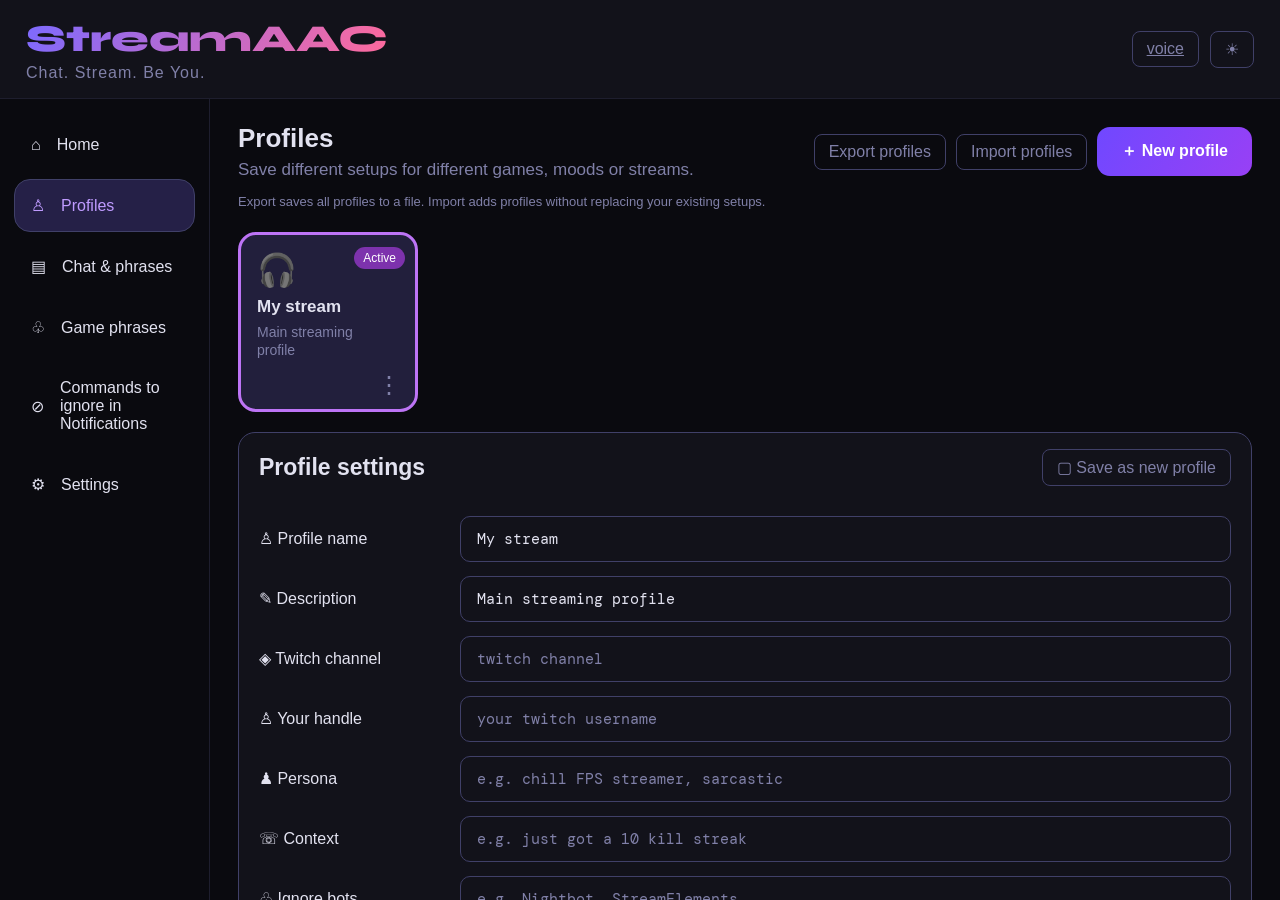
==== index.html @ cf0162c1 "Move voice controls into Settings page" ====
<!DOCTYPE html>
<html lang="en">
<head>
<meta charset="UTF-8">
<meta name="viewport" content="width=device-width, initial-scale=1.0, user-scalable=no">
<title>StreamAAC</title>
<link rel="stylesheet" href="styles.css?v=user-proxy-1">
<script>document.documentElement.setAttribute('data-theme', localStorage.getItem('theme') || 'dark');</script>
<script src="chat-core.js?v=proxy-auth-1" defer></script>
<script src="profiles.js" defer></script>
<script src="command-ignores.js" defer></script>
<script src="build-info.js" defer></script>
</head>
<body class="profiles-page">

<!-- ═══════════════ SETUP PAGE ═══════════════ -->
<div id="compact-view">

  <header>
    <div class="brand"><div class="logo">StreamAAC</div><div class="tagline">Chat. Stream. Be You.</div></div>
    <a class="hbtn" id="voice-btn" href="settings.html#voice-settings">voice</a>
    <button class="hbtn" id="theme-btn" onclick="toggleTheme()" aria-label="Toggle light/dark mode">☀</button>
  </header>

  <div class="profiles-layout">
    <nav class="profiles-nav" aria-label="Main navigation">
      <a class="nav-item" aria-label="Home" href="index.html">⌂ <span>Home</span></a>
      <a id="profiles-nav-link" class="nav-item selected" aria-label="Profiles" href="#profiles-heading" aria-current="page">♙ <span>Profiles</span></a>
      <a class="nav-item" aria-label="Chat and phrases" href="chat.html">▤ <span>Chat &amp; phrases</span></a>
      <a class="nav-item" aria-label="Game phrases" href="game-phrases.html">♧ <span>Game phrases</span></a>
      <a id="ignored-commands-nav-link" class="nav-item" href="#ignored-commands" aria-label="Commands to ignore in Notifications">⊘ <span>Commands to ignore in Notifications</span></a>
      <a class="nav-item" aria-label="Settings" href="settings.html">⚙ <span>Settings</span></a>
    </nav>
    <main class="profiles-main">
      <div id="profiles-panel">
      <div class="profiles-heading"><div><h1 id="profiles-heading">Profiles</h1><p>Save different setups for different games, moods or streams.</p></div><div class="profile-toolbar"><button class="hbtn" id="export-profiles-btn">Export profiles</button><button class="hbtn" id="import-profiles-btn">Import profiles</button><button class="primary" id="new-profile-btn">＋ New profile</button></div></div>
      <input type="file" id="import-profiles-file" accept=".json,application/json" hidden>
      <p class="profile-transfer-hint">Export saves all profiles to a file. Import adds profiles without replacing your existing setups.</p>
      <div id="profile-cards" class="profile-cards" aria-label="Saved profiles"></div>
      <section class="profile-settings" aria-labelledby="profile-settings-heading">
      <div class="settings-heading"><h2 id="profile-settings-heading">Profile settings</h2><button class="hbtn" id="duplicate-profile-btn">▢ Save as new profile</button></div>
      <p id="profile-status" role="status" aria-live="polite"></p>
  <div id="setup-panel">
    <div id="setup-inner">
      <div class="row"><label for="profile-name">♙ <span>Profile name</span></label><div class="input-wrap"><input type="text" id="profile-name" maxlength="80" placeholder="Name your profile" required></div></div>
      <div class="row"><label for="profile-description">✎ <span>Description</span></label><div class="input-wrap"><input type="text" id="profile-description" maxlength="160" placeholder="What is this setup for?"></div></div>
      <div class="row">
        <label for="channel-input">◈ <span>Twitch channel</span></label>
        <div class="input-wrap">
          <input type="text" id="channel-input" placeholder="twitch channel" autocapitalize="none" autocorrect="off" spellcheck="false"/>
          <button class="input-clear" aria-label="Clear">✕</button>
        </div>
      </div>
      <div class="row">
        <label for="handle-input">♙ Your handle</label>
        <div class="input-wrap">
          <input type="text" id="handle-input" placeholder="your twitch username" autocapitalize="none" autocorrect="off" spellcheck="false"/>
          <button class="input-clear" aria-label="Clear">✕</button>
        </div>
      </div>
      <div class="row">
        <label for="persona-input">♟ Persona</label>
        <div class="input-wrap">
          <input type="text" id="persona-input" list="persona-options" placeholder="e.g. chill FPS streamer, sarcastic"/>
          <button class="input-clear" aria-label="Clear">✕</button>
        </div>
      </div>
      <div class="row">
        <label for="ctx-input">☏ Context</label>
        <div class="input-wrap">
          <input type="text" id="ctx-input" placeholder="e.g. just got a 10 kill streak"/>
          <button class="input-clear" aria-label="Clear">✕</button>
        </div>
      </div>
      <div class="row">
        <label for="bots-input">♧ Ignore bots</label>
        <div class="input-wrap">
          <input type="text" id="bots-input" placeholder="e.g. Nightbot, StreamElements" autocapitalize="none" autocorrect="off" spellcheck="false"/>
          <button class="input-clear" aria-label="Clear">✕</button>
        </div>
      </div>
      <div class="row">
        <label for="yt-channel-input">▶ YouTube live</label>
        <div class="input-wrap">
          <input type="text" id="yt-channel-input" placeholder="https://youtube.com/watch?v=... (optional)" autocapitalize="none" autocorrect="off" spellcheck="false"/>
          <button class="input-clear" aria-label="Clear">✕</button>
        </div>
      </div>
      <div class="row">
        <label>▤ Send chat</label>
        <button class="hbtn" id="twitch-auth-btn" onclick="startTwitchAuth()">connect twitch</button>
        <button class="hbtn" id="twitch-disconnect-btn" onclick="disconnectTwitch()" style="display:none">disconnect</button>
        <span id="twitch-auth-status" style="font-size:13px;color:var(--muted);margin-left:8px"></span>
      </div>
      <div class="row">
        <label for="game-select">♧ Game</label>
        <select id="game-select">
          <option value="">— not specified —</option>
          <option value="Just Chatting">Just Chatting</option>
          <option value="Animal Crossing">Animal Crossing</option>
          <option value="Apex Legends">Apex Legends</option>
          <option value="Fortnite">Fortnite</option>
          <option value="Grand Theft Auto V">Grand Theft Auto V</option>
          <option value="House Flipper">House Flipper</option>
          <option value="League of Legends">League of Legends</option>
          <option value="Minecraft">Minecraft</option>
          <option value="PowerWash Simulator 2">PowerWash Simulator 2</option>
          <option value="Valorant">Valorant</option>
          <option value="other">Other…</option>
        </select>
        <div class="input-wrap" id="game-custom-wrap" style="display:none">
          <input type="text" id="game-custom-input" placeholder="game name" autocorrect="off" spellcheck="false"/>
          <button class="input-clear" aria-label="Clear">✕</button>
        </div>
      </div>
    </div>
  </div>
  <div id="start-bar">
    <button class="btn-connect" id="start-btn" onclick="goToChat()">▶ Start StreamAAC</button>
  </div>

      </section>
      </div>
      <section id="ignored-commands-panel" class="profile-settings ignored-command-settings" aria-labelledby="ignored-command-heading" hidden>
        <h2 id="ignored-command-heading">Commands to ignore in Notifications</h2>
        <p>Ignore eggbotreal command replies. These settings apply to all channels in this browser. Chat stays visible.</p>
        <p>Add the beginning of each reply, one per line. For replies split into several messages, add each part. Matching ignores capital letters, emoji prefixes and straight or curly apostrophes.</p>
        <form id="ignored-command-form">
          <label for="ignored-command-name">Command or label</label>
          <input id="ignored-command-name" maxlength="80" required placeholder="e.g. !donate" autocapitalize="none">
          <label for="ignored-command-replies">Reply beginnings (optional, one per line)</label>
          <textarea id="ignored-command-replies" rows="4" placeholder="Paste the beginning of the bot’s reply"></textarea>
          <button class="primary" id="ignored-command-add" type="submit">Add / update command</button>
        </form>
        <div class="profile-toolbar"><button class="hbtn" id="ignored-command-import">Import commands</button><button class="hbtn" id="ignored-command-export">Export commands</button></div>
        <input type="file" id="ignored-command-file" accept=".json,application/json" hidden>
        <p>Import adds to your list. Export includes only this list, including reply text you enter. Changes affect new notifications; saved notifications stay available.</p>
        <p id="ignored-command-status" role="status"></p>
        <div id="ignored-command-list"></div>
      </section>
    </main>
  </div>

</div>

<script>
// ── STATE ──
let theme = localStorage.getItem('theme') || 'dark';


// ── THEME ──
function toggleTheme() {
  theme = theme === 'dark' ? 'light' : 'dark';
  document.documentElement.setAttribute('data-theme', theme);
  localStorage.setItem('theme', theme);
  document.getElementById('theme-btn').textContent = theme === 'dark' ? '☀' : '☾';
}

// ── LOCALSTORAGE: load saved values on startup ──
window.addEventListener('DOMContentLoaded', () => {
  document.documentElement.setAttribute('data-theme', theme);
  document.getElementById('theme-btn').textContent = theme === 'dark' ? '☀' : '☾';

  const savedChannel = localStorage.getItem('twitch_channel');
  const savedHandle  = localStorage.getItem('twitch_handle');
  const savedPersona = localStorage.getItem('persona');
  const savedCtx     = localStorage.getItem('context');

  if (savedChannel) document.getElementById('channel-input').value = savedChannel;
  if (savedHandle)  document.getElementById('handle-input').value  = savedHandle;
  if (savedPersona) document.getElementById('persona-input').value = savedPersona;
  if (savedCtx)     document.getElementById('ctx-input').value     = savedCtx;

  // Save on change
  document.getElementById('channel-input').addEventListener('change', () =>
    localStorage.setItem('twitch_channel', document.getElementById('channel-input').value.trim()));
  document.getElementById('handle-input').addEventListener('change', () =>
    localStorage.setItem('twitch_handle', document.getElementById('handle-input').value.trim()));
  document.getElementById('persona-input').addEventListener('change', () =>
    localStorage.setItem('persona', document.getElementById('persona-input').value.trim()));
  document.getElementById('ctx-input').addEventListener('change', () =>
    localStorage.setItem('context', document.getElementById('ctx-input').value.trim()));

  const savedBots = localStorage.getItem('ignored_bots');
  if (savedBots) document.getElementById('bots-input').value = savedBots;
  document.getElementById('bots-input').addEventListener('change', () => {
    localStorage.setItem('ignored_bots', document.getElementById('bots-input').value.trim());
    invalidateBotCache();
  });

  const savedYtUrl = localStorage.getItem('youtube_video_url');
  if (savedYtUrl) document.getElementById('yt-channel-input').value = savedYtUrl;
  document.getElementById('yt-channel-input').addEventListener('change', () =>
    localStorage.setItem('youtube_video_url', document.getElementById('yt-channel-input').value.trim()));

  // Handle OAuth redirect return (token in URL hash)
  const hash = window.location.hash;
  if (hash.includes('access_token=')) {
    const params = new URLSearchParams(hash.slice(1));
    const token = params.get('access_token');
    if (token) {
      localStorage.setItem('twitch_token', token);
      history.replaceState(null, '', window.location.pathname + window.location.search);
      validateTwitchToken(token);
    }
  } else {
    const existingToken = localStorage.getItem('twitch_token');
    if (existingToken) validateTwitchToken(existingToken);
  }


  // Game select
  const savedGame = localStorage.getItem('game') || '';
  if (savedGame) document.getElementById('game-select').value = savedGame;
  if (savedGame === 'other') {
    document.getElementById('game-custom-wrap').style.display = '';
    const savedCustom = localStorage.getItem('game_custom') || '';
    if (savedCustom) document.getElementById('game-custom-input').value = savedCustom;
  }
  document.getElementById('game-select').addEventListener('change', () => {
    const val = document.getElementById('game-select').value;
    localStorage.setItem('game', val);
    document.getElementById('game-custom-wrap').style.display = val === 'other' ? '' : 'none';
  });
  document.getElementById('game-custom-input').addEventListener('change', () => {
    localStorage.setItem('game_custom', document.getElementById('game-custom-input').value.trim());
  });

  // Clear buttons
  ['channel-input','handle-input','persona-input','ctx-input','bots-input','yt-channel-input'].forEach(id => {
    const inp = document.getElementById(id);
    initClearBtn(inp, inp.parentElement.querySelector('.input-clear'));
  });

  const gameCustom = document.getElementById('game-custom-input');
  initClearBtn(gameCustom, gameCustom.parentElement.querySelector('.input-clear'));

});

// ── TWITCH AUTH ──
const TWITCH_CLIENT_ID = '2fum3pmd4efx9zf5cnd1kdm905cwkm';

function startTwitchAuth() {
  const url = 'https://id.twitch.tv/oauth2/authorize'
    + '?client_id=' + TWITCH_CLIENT_ID
    + '&redirect_uri=' + encodeURIComponent(window.location.origin + window.location.pathname)
    + '&response_type=token'
    + '&force_verify=true'
    + '&scope=' + encodeURIComponent('chat:read chat:edit moderator:read:followers channel:read:subscriptions bits:read channel:read:redemptions');
  window.location.href = url;
}

async function validateTwitchToken(token) {
  const btn = document.getElementById('twitch-auth-btn');
  btn.disabled = true;
  setTwitchAuthStatus('verifying…', '');
  try {
    const r = await fetch('https://id.twitch.tv/oauth2/validate', {
      headers: { 'Authorization': 'OAuth ' + token }
    });
    if (!r.ok) {
      localStorage.removeItem('twitch_token');
      setTwitchAuthStatus('token expired — reconnect', 'err');
      btn.disabled = false;
      return;
    }
    const data = await r.json();
    const subscriptionsGranted = data.scopes?.includes('channel:read:subscriptions');
    setTwitchAuthStatus('connected as @' + data.login + (subscriptionsGranted ? ' · subscription permission granted' : ' · subscription permission missing — reconnect and approve access'), subscriptionsGranted ? 'ok' : 'err');
    document.getElementById('twitch-disconnect-btn').style.display = '';
    // OAuth login is authoritative for the handle — overwrite whatever was set manually
    localStorage.setItem('twitch_handle', data.login);
    document.getElementById('handle-input').value = data.login;
    saveActiveProfile();
  } catch(e) {
    setTwitchAuthStatus('could not verify token', 'err');
  } finally {
    btn.disabled = false;
  }
}

function setTwitchAuthStatus(msg, cls) {
  const el = document.getElementById('twitch-auth-status');
  el.textContent = msg;
  el.style.color = cls === 'err' ? 'var(--accent2)' : cls === 'ok' ? '#4ade80' : 'var(--muted)';
}

function disconnectTwitch() {
  localStorage.removeItem('twitch_token');
  document.getElementById('twitch-disconnect-btn').style.display = 'none';
  setTwitchAuthStatus('disconnected — speaking only (not posting to chat)', '');
}

// ── START GENERATING → navigate to chat page ──
function goToChat() {
  const ch = document.getElementById('channel-input').value.trim();
  const ytUrl = document.getElementById('yt-channel-input').value.trim();
  if (!ch && !ytUrl) { document.getElementById('channel-input').focus(); return; }
  // Flush all fields to localStorage before navigating
  localStorage.setItem('twitch_channel', ch);
  // If OAuth token is present the handle was already stored authoritatively by validateTwitchToken
  if (!localStorage.getItem('twitch_token')) {
    localStorage.setItem('twitch_handle', document.getElementById('handle-input').value.trim());
  }
  localStorage.setItem('persona', document.getElementById('persona-input').value.trim());
  localStorage.setItem('context', document.getElementById('ctx-input').value.trim());
  localStorage.setItem('ignored_bots', document.getElementById('bots-input').value.trim());
  invalidateBotCache();
  localStorage.setItem('youtube_video_url', document.getElementById('yt-channel-input').value.trim());
  const gameVal = document.getElementById('game-select').value;
  localStorage.setItem('game', gameVal);
  localStorage.setItem('game_custom', document.getElementById('game-custom-input').value.trim());
  saveActiveProfile();
  window.location.href = 'chat.html';
}

</script>
<datalist id="persona-options"><option value="Chill and friendly"><option value="Crazy"><option value="Sarcastic"><option value="Warm and encouraging"></datalist>
<footer id="build-stamp" aria-hidden="true"></footer>
<script>
  // Runs after deferred build-info.js has executed, so window.BUILD_INFO is set.
  document.addEventListener('DOMContentLoaded', function () {
    var el = document.getElementById('build-stamp');
    var info = window.BUILD_INFO;
    if (!el || !info) return;
    el.textContent = 'build ' + info.time + ' · ' + info.sha;
  });
</script>
<script>window.addEventListener('DOMContentLoaded', () => { if (location.hash === '#voice-settings') location.replace('settings.html#voice-settings'); });</script>
</body>
</html>
---- styles.css ----
@import url('https://fonts.googleapis.com/css2?family=DM+Mono:wght@400;500&family=Syne:wght@700;800&display=swap');
  .ignored-command-settings { margin-top: 0; }
  .ignored-command-settings p { margin: 12px 0; line-height: 1.6; overflow-wrap: anywhere; }
  #ignored-command-form { display: grid; gap: 12px; margin: 20px 0; }
  #ignored-command-form input, #ignored-command-form textarea { width: 100%; min-height: 60px; padding: 14px; color: var(--text); background: var(--bg); border: 1px solid var(--border-ui); border-radius: 10px; font: inherit; }
  .ignored-command-settings button { min-height: 64px; padding: 14px 22px; font: inherit; white-space: normal; }
  .ignored-command-item { display: flex; align-items: start; flex-wrap: wrap; gap: 16px; padding: 18px 0; border-top: 1px solid var(--border-ui); }
  .ignored-command-item > div { flex: 1; min-width: 180px; overflow-wrap: anywhere; }

  :root {
    --bg: #0a0a0f;
    --surface: #12121a;
    --border: #1e1e2e;
    --accent: #7c6aff;
    --accent2: #ff6a9b;
    --text: #e2e2f0;
    --muted: #8080a8;
    --chat-bg: #0e0e16;
    --success: #4ade80;
    --border-ui: #404068;
    --chat-msg-border: rgba(255,255,255,0.05);
    --card-speaking-bg: #1a0f18;
  }

  [data-theme="light"] {
    --bg: #f4f4fc;
    --surface: #ffffff;
    --border: #ddddf0;
    --text: #1a1a2e;
    --muted: #5f5f90;
    --chat-bg: #ebebff;
    --border-ui: #adadd8;
    --chat-msg-border: rgba(0,0,0,0.06);
    --card-speaking-bg: #fce8f3;
  }
  /* accent, accent2, success stay the same — they work on both themes */

  * { box-sizing: border-box; margin: 0; padding: 0; -webkit-tap-highlight-color: transparent; }
  html, body { height: 100%; height: 100dvh; overflow: hidden; }

  body {
    background: var(--bg);
    color: var(--text);
    font-family: 'DM Mono', monospace;
  }

  /* ═══════════════════════════════════
     COMPACT VIEW
  ═══════════════════════════════════ */
  #compact-view {
    display: flex;
    flex-direction: column;
    height: 100dvh;
  }

  header {
    display: flex;
    align-items: center;
    gap: 11px;
    padding: 14px 19px;
    border-bottom: 1px solid var(--border);
    flex-shrink: 0;
  }

  .logo {
    font-family: 'Syne', sans-serif;
    font-weight: 800;
    font-size: 23px;
    background: linear-gradient(120deg, var(--accent), var(--accent2));
    -webkit-background-clip: text;
    -webkit-text-fill-color: transparent;
  }

  .status-dot {
    width: 11px; height: 11px; border-radius: 50%;
    background: var(--muted); transition: background 0.3s; flex-shrink: 0;
  }
  .status-dot.connected { background: var(--success); box-shadow: 0 0 6px var(--success); animation: pulse 2s infinite; }
  .status-dot.connecting { background: #facc15; }
  .status-dot.error { background: var(--accent2); }
  @keyframes pulse { 0%,100%{opacity:1}50%{opacity:0.4} }

  .status-label { font-size: 18px; color: var(--muted); flex: 1; min-width: 0; overflow: hidden; text-overflow: ellipsis; white-space: nowrap; }

  .hbtn {
    background: none; border: 1px solid var(--border-ui); color: var(--muted);
    font-size: 16px; padding: 8px 14px; border-radius: 8px; cursor: pointer;
    font-family: 'DM Mono', monospace; flex-shrink: 0; transition: all 0.15s;
  }
  .hbtn:hover { border-color: var(--accent); color: var(--accent); }

  /* SETUP */
  #setup-panel { min-height: 0; overflow-y: auto; flex-shrink: 1; border-bottom: 1px solid var(--border); }
  #start-bar { padding: 14px 22px; flex-shrink: 0; }
  #setup-inner { padding: 16px 22px; display: flex; flex-direction: column; gap: 14px; }

  .row { display: flex; gap: 11px; align-items: center; }
  label { font-size: 16px; color: var(--muted); white-space: nowrap; flex-shrink: 0; }

  input[type="text"], input[type="password"] {
    background: var(--surface); border: 1px solid var(--border-ui); border-radius: 11px;
    padding: 14px 18px; color: var(--text); font-family: 'DM Mono', monospace;
    font-size: 19px; flex: 1; outline: none; transition: border-color 0.2s; min-width: 0;
  }
  input:focus { border-color: var(--accent); }
  input::placeholder { color: var(--muted); }

  button {
    font-family: 'DM Mono', monospace; font-size: 19px; border: none;
    border-radius: 11px; cursor: pointer; transition: all 0.15s;
    padding: 14px 20px; font-weight: 500;
  }

  .btn-connect { background: var(--accent); color: white; flex-shrink: 0; }
  .btn-connect:active { transform: scale(0.96); }
  .btn-connect.off { background: var(--border); color: var(--muted); }

  .key-hint {
    font-size: 16px; color: var(--muted);
    padding: 0 3px;
  }
  .key-hint a { color: var(--accent); text-decoration: none; }
  .key-hint a:hover { text-decoration: underline; }

  .pill {
    background: var(--bg); border: 1px solid var(--border-ui); color: var(--muted);
    font-size: 18px; padding: 8px 16px; border-radius: 27px; cursor: pointer;
    font-family: 'DM Mono', monospace; transition: all 0.15s; white-space: nowrap;
  }
  .pill.active { background: var(--accent); border-color: var(--accent); color: white; }
  .pill:active { transform: scale(0.94); }

  #setup-inner select {
    background: var(--surface); border: 1px solid var(--border-ui); border-radius: 11px;
    padding: 14px 18px; color: var(--text); font-family: 'DM Mono', monospace;
    font-size: 19px; flex: 1; outline: none; cursor: pointer; min-width: 0;
    transition: border-color 0.2s; appearance: none;
  }
  #setup-inner select:focus { border-color: var(--accent); }
  #setup-inner select option { background: var(--surface); }

  /* CHAT */
  #chat-panel { max-height: 203px; min-height: 0; flex-shrink: 1; border-bottom: 1px solid var(--border); }
  #chat-area {
    max-height: 203px; overflow-y: auto; padding: 9px 19px;
    display: flex; flex-direction: column; gap: 3px; background: var(--chat-bg);
  }
  .chat-msg { font-size: 18px; line-height: 1.6; padding: 4px 0; border-bottom: 1px solid var(--chat-msg-border); animation: fadeIn 0.2s; }
  .chat-msg.excluded { opacity: 0.4; }
  @keyframes fadeIn { from{opacity:0;transform:translateY(3px)}to{opacity:1;transform:none} }
  .chat-user { font-weight: 500; margin-right: 7px; }
  .chat-text { color: #8080a0; }
  .chat-emote { height: 1.4em; vertical-align: middle; display: inline-block; }
  .empty-state { color: var(--muted); font-size: 15px; text-align: center; padding: 22px 0; }

  .src-badge {
    display: inline-block; font-size: 9px; font-weight: 700; letter-spacing: 0.02em;
    padding: 1px 4px; border-radius: 3px; vertical-align: middle;
    margin-right: 5px; line-height: 1.6;
  }
  .src-yt { background: #ff0000; color: #fff; }
  .src-tw { background: #9146ff; color: #fff; }

  #fs-yt-status {
    display: flex; align-items: center; gap: 5px; flex-shrink: 0;
    font-size: 13px; color: var(--muted);
  }
  #fs-yt-status.connected { color: var(--success); }
  #fs-yt-status.connecting { color: #facc15; }
  #fs-yt-status.error { color: var(--accent2); }

  /* GEN BAR */
  #gen-bar {
    padding: 11px 19px; display: flex; gap: 11px;
    flex-shrink: 0; background: var(--surface); border-bottom: 1px solid var(--border);
  }
  .btn-gen {
    background: linear-gradient(135deg, var(--accent), #9b6aff);
    color: white; flex-shrink: 0;
  }
  .btn-gen:disabled { opacity: 0.35; cursor: default; }
  .btn-gen:not(:disabled):active { transform: scale(0.96); }

  /* RESPONSES */
  #responses-area {
    flex: 1; overflow-y: auto; padding: 14px 16px;
    display: flex; flex-direction: column; gap: 11px; min-height: 0;
  }

  .response-card {
    background: var(--surface); border: 1px solid var(--border); border-radius: 16px;
    padding: 22px 19px 22px 22px; display: flex; align-items: flex-start;
    gap: 16px; flex-shrink: 0; transition: border-color 0.2s;
  }
  .response-card.speaking { border-color: var(--accent2); }

  .rnum {
    font-family: 'Syne', sans-serif; font-weight: 800; font-size: 35px;
    color: var(--accent); line-height: 1; flex-shrink: 0; margin-top: 3px; width: 35px;
  }
  .rtext { font-size: 15px; line-height: 1.7; color: var(--text); flex: 1; }

  .card-btns { display: flex; flex-direction: column; gap: 7px; flex-shrink: 0; }
  .btn-speak, .btn-stop {
    width: 49px; height: 49px; border-radius: 11px; border: none; cursor: pointer;
    display: flex; align-items: center; justify-content: center; font-size: 20px;
  }
  .btn-speak { background: var(--accent); }
  .btn-speak:active { transform: scale(0.88); }
  .btn-stop { background: var(--accent2); display: none; }
  .btn-stop:active { transform: scale(0.88); }
  .response-card.speaking .btn-speak { display: none; }
  .response-card.speaking .btn-stop { display: flex; animation: pulse 0.6s infinite alternate; }

  .loader {
    display: flex; align-items: center; gap: 14px; padding: 22px 19px;
    background: var(--surface); border: 1px solid var(--border); border-radius: 16px;
    color: var(--muted); font-size: 16px; flex-shrink: 0;
  }
  .spinner {
    width: 20px; height: 20px; border: 3px solid var(--border);
    border-top-color: var(--accent); border-radius: 50%;
    animation: spin 0.7s linear infinite; flex-shrink: 0;
  }
  @keyframes spin { to{transform:rotate(360deg)} }

  /* ═══════════════════════════════════
     FULLSCREEN VIEW
  ═══════════════════════════════════ */
  #fs-view {
    --fs-font-size: 17px;
    display: none; position: fixed; inset: 0; z-index: 100;
    background: var(--bg); flex-direction: column;
  }
  #fs-view.active { display: flex; }

  #fs-topbar {
    display: flex; align-items: center; gap: 14px;
    padding: 14px 22px; border-bottom: 1px solid var(--border); flex-shrink: 0;
  }

  #fs-status-dot {
    width: 11px; height: 11px; border-radius: 50%; background: var(--muted); flex-shrink: 0;
  }
  #fs-status-label { font-size: 15px; color: var(--muted); }

  .fs-verbosity { display: flex; gap: 8px; align-items: center; }

  #fs-suggest-btn {
    margin: 8px 10px 10px;
    width: calc(100% - 20px);
    flex-shrink: 0;
  }

  .btn-back {
    background: none; border: 1px solid var(--border-ui); color: var(--muted);
    cursor: pointer; padding: 8px 12px; font-family: 'Syne', sans-serif;
    font-size: 18px; border-radius: 8px; transition: border-color 0.15s, color 0.15s;
    flex-shrink: 0;
  }
  .btn-back:hover { border-color: var(--accent); color: var(--text); }

  .btn-exit-fs {
    background: none; border: 1px solid var(--border-ui); color: var(--muted);
    font-size: 15px; padding: 8px 14px; border-radius: 8px; cursor: pointer;
    font-family: 'DM Mono', monospace; flex-shrink: 0;
  }
  .btn-exit-fs:hover { border-color: var(--accent2); color: var(--accent2); }

  #fs-body { flex: 1; display: flex; min-height: 0; overflow: hidden; position: relative; }

  #fs-main {
    flex: 1; display: flex; flex-direction: column; min-height: 0; overflow: hidden;
  }

  #fs-responses {
    flex: 1; overflow: hidden; padding: 10px 16px;
    display: flex; flex-direction: column; gap: 8px; min-height: 0;
  }

  #fs-custom-bar {
    display: flex; align-items: center; gap: 8px;
    padding: 8px 12px; border-top: 1px solid var(--border);
    flex-shrink: 0; background: var(--surface);
  }

  #fs-custom-input {
    flex: 1; background: var(--bg); border: 1px solid var(--border-ui);
    border-radius: 10px; padding: 10px 14px; color: var(--text);
    font-family: 'DM Mono', monospace; font-size: 16px;
    outline: none; transition: border-color 0.2s; min-width: 0;
  }
  #fs-custom-input:focus { border-color: var(--accent); }
  #fs-custom-input::placeholder { color: var(--muted); }

  #fs-magic-btn, #fs-custom-speak-btn {
    width: 44px; height: 44px; border-radius: 10px; border: none;
    display: flex; align-items: center; justify-content: center;
    font-size: 20px; cursor: pointer; flex-shrink: 0; transition: transform 0.12s, opacity 0.15s;
    padding: 0;
  }
  #fs-magic-btn { background: var(--accent); }
  #fs-magic-btn:not(:disabled):active { transform: scale(0.88); }
  #fs-magic-btn:disabled { opacity: 0.35; cursor: default; }
  #fs-custom-speak-btn { background: var(--accent); }
  #fs-custom-speak-btn:active { transform: scale(0.88); }
  #fs-custom-stop-btn {
    width: 44px; height: 44px; border-radius: 10px; border: none;
    display: none; align-items: center; justify-content: center;
    font-size: 20px; cursor: pointer; flex-shrink: 0; padding: 0;
    background: var(--accent2); transition: transform 0.12s;
  }
  #fs-custom-stop-btn:active { transform: scale(0.88); }
  #fs-custom-bar.speaking { border-top-color: var(--accent2); background: var(--card-speaking-bg); }
  #fs-custom-bar.speaking #fs-custom-speak-btn { display: none; }
  #fs-custom-bar.speaking #fs-custom-stop-btn { display: flex; animation: pulse 0.6s infinite alternate; }

  /* Fullscreen empty state with prominent suggest button */
  #fs-empty-state {
    display: flex; flex-direction: column; align-items: center;
    justify-content: center; gap: 27px; flex: 1; padding: 54px;
  }
  #fs-suggest-prominent {
    background: linear-gradient(135deg, var(--accent), #9b6aff);
    color: white; padding: 22px 54px; font-size: 24px; border-radius: 16px;
  }
  #fs-suggest-prominent:disabled { opacity: 0.35; cursor: default; }
  #fs-suggest-prominent:not(:disabled):active { transform: scale(0.96); }
  #fs-suggest-prominent:not(:disabled):hover { transform: scale(1.03); box-shadow: 0 4px 20px rgba(124,106,255,0.4); }
  .fs-empty-hint { color: var(--muted); font-size: 18px; }

  .fs-card {
    background: var(--surface); border: 1px solid var(--border); border-radius: 14px;
    padding: 10px 14px 10px 16px; display: flex; align-items: center;
    gap: 12px; flex: 1; min-height: 0; transition: border-color 0.2s, background 0.2s;
  }
  .fs-card.speaking { border-color: var(--accent2); background: var(--card-speaking-bg); }

  .fs-rnum {
    font-family: 'Syne', sans-serif; font-weight: 800; font-size: 28px;
    color: var(--accent); line-height: 1; flex-shrink: 0; width: 28px;
  }
  .fs-rtext { font-size: var(--fs-font-size); line-height: 1.5; color: var(--text); flex: 1; }

  .fs-card-btns { display: flex; flex-direction: column; gap: 6px; flex-shrink: 0; }
  .fs-speak, .fs-stop {
    width: 48px; height: 48px; border-radius: 11px; border: none; cursor: pointer;
    display: flex; align-items: center; justify-content: center; font-size: 20px;
  }
  .fs-speak { background: var(--accent); }
  .fs-speak:active { transform: scale(0.88); }
  .fs-stop { background: var(--accent2); display: none; }
  .fs-stop:active { transform: scale(0.88); }
  .fs-card.speaking .fs-speak { display: none; }
  .fs-card.speaking .fs-stop { display: flex; animation: pulse 0.6s infinite alternate; }

  #fs-chat-panel {
    width: 324px; flex-shrink: 0; border-left: 1px solid var(--border);
    display: flex; flex-direction: column;
    transition: width 0.22s ease, opacity 0.2s ease; overflow: hidden;
  }
  #fs-chat-panel.closed { width: 0; opacity: 0; pointer-events: none; border-left: none; }

  #fs-chat-header {
    display: flex; align-items: center; justify-content: space-between;
    padding: 11px 16px; border-bottom: 1px solid var(--border);
    flex-shrink: 0; font-size: 15px; color: var(--muted);
  }

  .btn-close-chat {
    background: none; border: none; color: var(--muted); cursor: pointer;
    font-size: 19px; padding: 3px 5px; line-height: 1;
  }
  .btn-close-chat:hover { color: var(--accent2); }

  #fs-chat-area {
    flex: 1; overflow-y: auto; padding: 11px 14px;
    display: flex; flex-direction: column; gap: 3px;
    background: var(--chat-bg); font-size: 15px;
  }

  #fs-new-msgs-btn {
    display: none; flex-shrink: 0;
    background: var(--accent); color: white; border: none; border-radius: 0;
    font-family: 'DM Mono', monospace; font-size: 15px;
    padding: 10px 14px; cursor: pointer; text-align: center;
    border-top: 1px solid rgba(255,255,255,0.1); transition: background 0.15s;
  }
  #fs-new-msgs-btn:hover { background: #9b6aff; }

  .fs-font-size-ctrl {
    display: flex;
    align-items: center;
    gap: 4px;
  }

  .fs-font-size-ctrl button {
    background: var(--surface);
    border: 1px solid var(--border);
    border-radius: 8px;
    color: var(--text-muted);
    cursor: pointer;
    padding: 4px 9px;
    font-family: 'Syne', sans-serif;
    font-size: 13px;
    line-height: 1;
    transition: border-color 0.15s, color 0.15s;
  }

  .fs-font-size-ctrl button:hover {
    border-color: var(--accent);
    color: var(--text);
  }

  /* Selectable chat messages in fullscreen */
  .fs-chat-msg {
    font-size: var(--fs-font-size); line-height: 1.6; padding: 7px 8px; border-radius: 8px;
    border: 1px solid transparent; cursor: pointer; transition: all 0.15s;
    animation: fadeIn 0.2s;
  }
  .fs-chat-msg.excluded { opacity: 0.4; }
  .fs-chat-divider {
    text-align: center; font-size: 12px; color: var(--muted);
    padding: 6px 0; margin: 4px 0;
    border-top: 1px solid var(--chat-msg-border);
    border-bottom: 1px solid var(--chat-msg-border);
    opacity: 0.7;
  }
  .fs-chat-msg:hover { background: rgba(124,106,255,0.08); border-color: rgba(124,106,255,0.2); }
  .fs-chat-msg.selected {
    background: rgba(124,106,255,0.15); border-color: var(--accent);
    box-shadow: 0 0 0 1px rgba(124,106,255,0.3);
  }
  .fs-selected-label {
    font-size: 12px; color: var(--accent); display: block; margin-bottom: 3px;
    text-transform: uppercase; letter-spacing: 0.05em;
  }

  #fs-open-chat {
    position: absolute; right: 0; top: 50%; transform: translateY(-50%);
    background: var(--surface); border: 1px solid var(--border);
    border-right: none; border-radius: 11px 0 0 11px;
    color: var(--muted); font-size: 14px; padding: 14px 8px;
    cursor: pointer; font-family: 'DM Mono', monospace;
    writing-mode: vertical-rl; display: none; transition: color 0.15s;
  }
  #fs-open-chat:hover { color: var(--accent); }
  #fs-open-chat.visible { display: block; }

  .fs-loader {
    display: flex; align-items: center; gap: 14px; padding: 27px 24px;
    background: var(--surface); border: 1px solid var(--border); border-radius: 19px;
    color: var(--muted); font-size: 18px; flex-shrink: 0;
  }

  ::-webkit-scrollbar { width: 4px; }
  ::-webkit-scrollbar-thumb { background: var(--border); border-radius: 4px; }

  /* VOICE MODAL */
  .modal-overlay {
    position: fixed; inset: 0; z-index: 100;
    background: rgba(0,0,0,0.65);
    display: flex; align-items: center; justify-content: center;
    opacity: 0; pointer-events: none; transition: opacity 0.18s;
  }
  .modal-overlay.open { opacity: 1; pointer-events: all; }

  .modal-dialog {
    background: var(--surface); border: 1px solid var(--border);
    border-radius: 18px; width: min(400px, calc(100vw - 28px));
    max-height: calc(100dvh - 48px); overflow-y: auto;
    padding: 22px 24px;
    transform: translateY(10px); transition: transform 0.18s;
  }
  .modal-overlay.open .modal-dialog { transform: translateY(0); }

  .modal-header {
    display: flex; align-items: center; justify-content: space-between;
    margin-bottom: 22px;
  }
  .modal-title {
    font-family: 'Syne', sans-serif; font-weight: 700;
    font-size: 17px; color: var(--text);
  }
  .modal-close {
    background: none; border: none; color: var(--muted);
    font-size: 17px; cursor: pointer; padding: 4px 8px;
    border-radius: 6px; line-height: 1; transition: color 0.15s;
  }
  .modal-close:hover { color: var(--text); }

  .voice-row { display: flex; gap: 9px; align-items: center; flex-wrap: wrap; margin-bottom: 14px; }
  .voice-row:last-child { margin-bottom: 0; }
  .voice-help { flex-basis: 100%; margin: 0; color: var(--muted); font-size: 13px; line-height: 1.5; }
  .voice-row label { font-size: 15px; color: var(--muted); white-space: nowrap; flex-shrink: 0; min-width: 84px; }

  .modal-divider { border: none; border-top: 1px solid var(--border); margin: 18px 0; }
  .modal-subsection-label {
    font-size: 12px; color: var(--muted); letter-spacing: 0.07em;
    text-transform: uppercase; margin-bottom: 14px;
  }

  .source-pills { display: flex; gap: 7px; }
  .spill {
    background: var(--bg); border: 1px solid var(--border-ui); color: var(--muted);
    font-size: 15px; padding: 7px 14px; border-radius: 27px; cursor: pointer;
    font-family: 'DM Mono', monospace; transition: all 0.15s;
  }
  .spill.active { background: var(--accent); border-color: var(--accent); color: white; }
  .spill:active { transform: scale(0.94); }

  #voice-settings select {
    background: var(--bg); border: 1px solid var(--border-ui); border-radius: 11px;
    padding: 10px 13px; color: var(--text); font-family: 'DM Mono', monospace;
    font-size: 15px; flex: 1; outline: none; cursor: pointer; min-width: 0;
    transition: border-color 0.2s; appearance: none;
  }
  #voice-settings select:focus { border-color: var(--accent); }
  #voice-settings select option { background: var(--surface); }
  #voice-settings input[type="password"] {
    background: var(--bg); border: 1px solid var(--border-ui); border-radius: 11px;
    padding: 10px 13px; color: var(--text); font-family: 'DM Mono', monospace;
    font-size: 15px; flex: 1; outline: none; min-width: 0; transition: border-color 0.2s;
  }
  #voice-settings input[type="password"]:focus { border-color: var(--accent); }

  .btn-load {
    background: var(--surface); border: 1px solid var(--border-ui); color: var(--muted);
    font-size: 15px; padding: 10px 16px; border-radius: 9px; cursor: pointer;
    font-family: 'DM Mono', monospace; flex-shrink: 0; transition: all 0.15s;
    white-space: nowrap;
  }
  .btn-load:hover { border-color: var(--accent); color: var(--accent); }
  .btn-load:disabled { opacity: 0.4; cursor: default; }

  .voice-status { font-size: 14px; color: var(--muted); }
  .voice-status.ok { color: var(--success); }
  .voice-status.err { color: var(--accent2); }

  .speed-stepper { display: flex; align-items: center; gap: 10px; }
  .el-tuning-setting { display: flex; flex-wrap: wrap; align-items: center; gap: 8px 12px; margin: 20px 0; }
  .el-tuning-setting > span { color: var(--muted); font-size: 15px; flex: 1 0 100px; }
  .el-tuning-setting p { flex-basis: 100%; margin: 0; color: var(--muted); font-size: 13px; line-height: 1.5; }
  .el-setting-stepper { display: flex; align-items: center; gap: 10px; }
  .el-setting-stepper span { min-width: 4ch; text-align: center; font-family: 'DM Mono', monospace; font-size: 15px; }
  .el-setting-stepper button { min-width: 44px; min-height: 44px; }
  .el-setting-stepper button:disabled { opacity: 0.4; cursor: default; }
  .el-setting-stepper button:focus-visible { outline: 2px solid var(--accent); outline-offset: 3px; }
  .speed-stepper #el-speed-label { min-width: 3.5ch; text-align: center; font-family: 'DM Mono', monospace; font-size: 15px; }
  .gender-pills { display: flex; gap: 7px; }
  .gpill {
    background: var(--bg); border: 1px solid var(--border-ui); color: var(--muted);
    font-size: 15px; padding: 7px 14px; border-radius: 27px; cursor: pointer;
    font-family: 'DM Mono', monospace; transition: all 0.15s;
  }
  .gpill.active { background: var(--accent2); border-color: var(--accent2); color: white; }
  .gpill:active { transform: scale(0.94); }

/* ── Input clear button ── */
.input-wrap {
  position: relative;
  flex: 1;
  min-width: 0;
  display: flex;
  align-items: center;
}
.input-wrap input[type="text"],
.input-wrap input[type="password"] {
  flex: 1;
  min-width: 0;
  padding-right: 40px;
}
.input-clear {
  position: absolute;
  right: 12px;
  top: 50%;
  transform: translateY(-50%);
  background: none;
  border: none;
  padding: 0;
  width: 20px;
  height: 20px;
  font-size: 15px;
  line-height: 1;
  color: var(--muted);
  cursor: pointer;
  font-family: 'DM Mono', monospace;
  display: none;
  align-items: center;
  justify-content: center;
  transition: color 0.15s;
  flex-shrink: 0;
}
.input-clear:hover { color: var(--text); }
.input-clear.visible { display: flex; }

/* ── fs-custom-input clear: inline sibling in flex bar ── */
#fs-custom-clear {
  width: 28px;
  height: 28px;
  border-radius: 7px;
  background: none;
  border: 1px solid var(--border-ui);
  color: var(--muted);
  font-size: 15px;
  cursor: pointer;
  display: none;
  align-items: center;
  justify-content: center;
  flex-shrink: 0;
  padding: 0;
  font-family: 'DM Mono', monospace;
  transition: color 0.15s, border-color 0.15s;
}
#fs-custom-clear:hover { color: var(--text); border-color: var(--muted); }
#fs-custom-clear.visible { display: flex; }

/* ═══════════════════════════════════
   PHRASES VIEW
═══════════════════════════════════ */
#phrases-main {
  display: none; flex: 1; flex-direction: column; min-height: 0; overflow: hidden;
}

#phrases-header, #phrases-editor-header, #phrases-tag-header {
  display: flex; align-items: center; justify-content: space-between;
  padding: 10px 16px; border-bottom: 1px solid var(--border);
  flex-shrink: 0; font-size: 15px; color: var(--muted);
}

#phrases-tag-header { gap: 10px; }
#phrases-tag-name { flex: 1; color: var(--text); font-size: 15px; }
#phrases-tag-page-info { font-size: 13px; color: var(--muted); }

.phrases-icon-btn {
  background: none; border: 1px solid var(--border-ui); color: var(--muted);
  font-size: 14px; padding: 5px 10px; border-radius: 7px; cursor: pointer;
  font-family: 'DM Mono', monospace; transition: all 0.15s;
}
.phrases-icon-btn:hover { border-color: var(--accent); color: var(--accent); }
.phrases-icon-btn.active { border-color: var(--accent2); color: var(--accent2); }

#phrases-grid {
  display: grid;
  grid-template-columns: 18px repeat(4, 1fr);
  grid-template-rows: repeat(4, 1fr);
  gap: 8px; padding: 12px; flex: 1; min-height: 0;
}

#phrases-tag-view {
  display: none; flex: 1; flex-direction: column; min-height: 0;
}

#phrases-tag-grid {
  display: grid;
  grid-template-columns: repeat(4, 1fr);
  grid-template-rows: repeat(4, 1fr);
  gap: 8px; padding: 12px; flex: 1; min-height: 0;
}

.phrase-row-label {
  writing-mode: vertical-rl;
  font-size: 13px; color: var(--text);
  display: flex; align-items: center; justify-content: center;
  user-select: none; letter-spacing: 0.06em; white-space: nowrap;
}

.phrase-cell {
  background: var(--surface); border: 1px solid var(--border); border-radius: 12px;
  cursor: pointer; font-family: 'DM Mono', monospace; font-size: var(--fs-font-size);
  color: var(--text); padding: 8px 10px; display: flex; flex-direction: column;
  align-items: center; justify-content: center; text-align: center;
  line-height: 1.3; overflow: hidden; word-break: break-word;
  transition: border-color 0.15s, background 0.15s; min-height: 0;
}
.phrase-cell:not(.empty):not(.loading):not(.speakable):active { transform: scale(0.96); }
.phrase-cell:not(.empty):not(.loading):not(.speakable):hover { border-color: var(--accent); }
.phrase-cell.speaking { border-color: var(--accent2); background: var(--card-speaking-bg); }

/* Speakable phrase cells: horizontal layout matching .fs-card */
.phrase-cell.speakable {
  flex-direction: row; align-items: center; justify-content: flex-start;
  gap: 8px; cursor: default; padding: 8px 10px;
}
.pc-label {
  flex: 1; text-align: center; overflow: hidden; line-height: 1.4;
}
.pc-btns { display: flex; flex-direction: column; gap: 6px; flex-shrink: 0; }
.pc-speak, .pc-stop {
  width: 48px; height: 48px; border-radius: 11px; border: none;
  display: flex; align-items: center; justify-content: center;
  font-size: 20px; cursor: pointer; flex-shrink: 0; padding: 0;
  transition: transform 0.12s;
}
.pc-speak { background: var(--accent); }
.pc-speak:active { transform: scale(0.88); }
.pc-stop { background: var(--accent2); display: none; }
.pc-stop:active { transform: scale(0.88); }
.phrase-cell.speaking .pc-speak { display: none; }
.phrase-cell.speaking .pc-stop { display: flex; animation: pulse 0.6s infinite alternate; }

/* Tag cells: column, both spans grouped centrally */
.phrase-cell.tag-btn {
  color: var(--muted); border-style: dashed;
  flex-direction: column; justify-content: center; gap: 2px;
}
.phrase-cell.tag-btn:hover { border-style: solid; color: var(--text); }

.phrase-cell.starred {
  border-color: var(--accent);
  background: rgba(124, 106, 255, 0.1);
}
.phrase-cell.suggested {
  border-color: var(--accent2);
  background: rgba(255, 106, 155, 0.08);
}

.phrase-cell.empty {
  border-style: dashed; opacity: 0.2; cursor: default; pointer-events: none;
}
.phrase-cell.next-page {
  font-size: 22px; border-style: dashed; color: var(--muted);
}
.phrase-cell.loading {
  color: var(--muted); border-style: dashed;
  animation: pulse 1.4s ease-in-out infinite;
}

/* Editor panel */
#phrases-editor {
  display: none; flex: 1; flex-direction: column; min-height: 0; overflow: hidden;
}

#phrases-add-form {
  display: flex; gap: 7px; padding: 10px 14px; flex-wrap: wrap;
  border-bottom: 1px solid var(--border); flex-shrink: 0;
}
#phrases-add-form input {
  background: var(--bg); border: 1px solid var(--border-ui); border-radius: 9px;
  padding: 8px 11px; color: var(--text); font-family: 'DM Mono', monospace;
  font-size: 14px; outline: none; transition: border-color 0.2s; min-width: 0;
}
#phrase-tag-input   { flex: 0 0 100px; }
#phrase-label-input { flex: 0 0 140px; }
#phrase-phrase-input { flex: 1; min-width: 120px; }
#phrases-add-form input:focus { border-color: var(--accent); }
#phrases-add-form input::placeholder { color: var(--muted); }
#phrases-add-form > button {
  background: var(--accent); color: white; border: none; border-radius: 9px;
  padding: 8px 14px; font-size: 14px; font-family: 'DM Mono', monospace;
  cursor: pointer; flex-shrink: 0; transition: opacity 0.15s;
}
#phrases-add-form > button:active { opacity: 0.8; }

#phrases-io-bar {
  display: flex; gap: 8px; padding: 8px 14px;
  border-bottom: 1px solid var(--border); flex-shrink: 0;
}
#phrases-io-bar button {
  background: none; border: 1px solid var(--border-ui); color: var(--muted);
  font-size: 13px; padding: 6px 12px; border-radius: 8px; cursor: pointer;
  font-family: 'DM Mono', monospace; transition: all 0.15s;
}
#phrases-io-bar button:hover { border-color: var(--accent); color: var(--accent); }

#phrases-list {
  flex: 1; overflow-y: auto; padding: 8px 14px;
  display: flex; flex-direction: column; gap: 2px;
}

.phrase-group-label {
  font-size: 12px; color: var(--accent); text-transform: uppercase;
  letter-spacing: 0.07em; padding: 8px 0 3px; flex-shrink: 0;
  border-bottom: 1px solid var(--border); margin-top: 4px;
}

.phrase-row {
  display: flex; align-items: center; gap: 5px; padding: 5px 0;
  border-bottom: 1px solid var(--chat-msg-border); flex-shrink: 0;
}
.phrase-row input {
  background: var(--bg); border: 1px solid transparent; border-radius: 6px;
  padding: 4px 7px; color: var(--text); font-family: 'DM Mono', monospace;
  font-size: 13px; outline: none; transition: border-color 0.2s; min-width: 0;
}
.phrase-row input:hover { border-color: var(--border-ui); }
.phrase-row input:focus { border-color: var(--accent); }
.phrase-row .pr-tag    { flex: 0 0 80px; }
.phrase-row .pr-label  { flex: 0 0 110px; }
.phrase-row .pr-phrase { flex: 1; }
.phrase-row .pr-star {
  background: none; border: 1px solid var(--border-ui); color: var(--muted);
  border-radius: 6px; padding: 3px 7px; font-size: 13px; cursor: pointer;
  flex-shrink: 0; font-family: 'DM Mono', monospace; transition: all 0.15s;
}
.phrase-row .pr-star:hover, .phrase-row .pr-star.starred {
  border-color: var(--accent); color: var(--accent);
}
.phrase-row .pr-del {
  background: none; border: 1px solid var(--border-ui); color: var(--muted);
  border-radius: 6px; padding: 3px 7px; font-size: 13px; cursor: pointer;
  flex-shrink: 0; font-family: 'DM Mono', monospace; transition: all 0.15s;
}
.phrase-row .pr-del:hover { border-color: var(--accent2); color: var(--accent2); }

/* Active state for phrases topbar button */
#fs-phrases-btn.active { border-color: var(--accent2); color: var(--accent2); }

/* Profile setup: keep the chat page's compact layout independent. */
.profiles-page { font-family: Arial, sans-serif; }
.profiles-page #compact-view { overflow: auto; }
.profiles-page header { padding: 16px 26px; background: var(--surface); }
.profiles-page .brand { margin-right: auto; }
.profiles-page .logo { font-size: 38px; }
.tagline { color: var(--muted); letter-spacing: 1px; margin-top: 3px; }
.profiles-layout { display: flex; flex: 1; min-height: 0; }
.profiles-nav { width: 210px; flex-shrink: 0; padding: 20px 14px; border-right: 1px solid var(--border); }
.nav-item { display: flex; align-items: center; gap: 16px; width: 100%; padding: 16px; margin-bottom: 8px; font: inherit; color: var(--text); text-decoration: none; background: transparent; border: 1px solid transparent; border-radius: 16px; cursor: pointer; }
.nav-item.selected { background: color-mix(in srgb, var(--accent) 23%, transparent); color: #bf9bff; border-color: var(--border-ui); }
.profiles-main { flex: 1; min-width: 0; overflow-y: auto; padding: 24px 28px; }
.profiles-heading, .settings-heading { display: flex; justify-content: space-between; align-items: center; gap: 16px; }
.profiles-heading h1 { font-size: 26px; margin-bottom: 6px; }
.profiles-heading p { color: var(--muted); font-size: 17px; }
.primary, .profiles-page .btn-connect { background: linear-gradient(120deg, #7048ff, #9840f5); color: white; padding: 14px 24px; border: 0; border-radius: 13px; font: inherit; font-weight: 600; cursor: pointer; }
.profile-cards { display: grid; grid-template-columns: repeat(auto-fill, 180px); justify-content: start; gap: 16px; margin: 20px 0; }
.profile-card { position: relative; border: 1px solid var(--border-ui); border-radius: 18px; background: var(--surface); width: 180px; height: 180px; min-width: 0; }
.profile-card.active { border: 3px solid #bd74f5; background: color-mix(in srgb, var(--accent) 15%, var(--surface)); }
.profile-choose { text-align: left; border: 0; background: none; color: var(--text); padding: 16px; width: 100%; height: 100%; cursor: pointer; font: inherit; display: flex; flex-direction: column; gap: 6px; overflow: hidden; border-radius: inherit; }
.profile-icon { display: block; font-size: 32px; margin-bottom: 2px; flex-shrink: 0; }
.profile-choose strong { display: -webkit-box; -webkit-box-orient: vertical; -webkit-line-clamp: 2; overflow: hidden; font-size: 17px; line-height: 1.2; overflow-wrap: anywhere; flex-shrink: 0; }
.profile-description { display: -webkit-box; -webkit-box-orient: vertical; -webkit-line-clamp: 2; overflow: hidden; color: var(--muted); font-size: 14px; line-height: 1.3; overflow-wrap: anywhere; padding-right: 20px; }
.active-badge { position: absolute; right: 10px; top: 12px; background: #7d32ad; color: white; border-radius: 20px; padding: 4px 9px; font-size: 12px; pointer-events: none; }
.profile-menu { position: absolute; right: 4px; bottom: 6px; }
.profile-menu summary { list-style: none; cursor: pointer; font-size: 24px; padding: 4px 10px; color: var(--muted); }
.profile-menu button { position: absolute; z-index: 2; right: 0; width: 135px; padding: 12px; border: 1px solid var(--border-ui); background: var(--surface); color: var(--text); border-radius: 8px; cursor: pointer; }
.profile-menu button:disabled { opacity: .5; cursor: default; }
.profile-settings { border: 1px solid var(--border-ui); background: var(--surface); border-radius: 17px; padding: 16px 20px; }
.settings-heading h2 { font-size: 23px; }
#profile-status { color: var(--muted); font-size: 13px; min-height: 18px; margin-top: 6px; }
.profiles-page #setup-panel { overflow: visible; border: 0; }
.profiles-page #setup-inner { padding: 6px 0; gap: 14px; }
.profiles-page .row { flex-wrap: wrap; }
.profiles-page .row > label { width: 190px; flex-shrink: 0; font: inherit; color: var(--text); }
.profiles-page .input-wrap { flex: 1; min-width: 160px; }
.profiles-page input, .profiles-page select { border-radius: 10px; padding: 12px 16px; font-size: 15px; }
.profiles-page #game-select { flex: 1; }
.profiles-page #start-bar { padding: 14px 0 0; }
.profiles-page .hbtn { font-family: inherit; }
.profiles-page button:focus-visible, .profiles-page a:focus-visible, .profile-menu summary:focus-visible { outline: 3px solid var(--accent2); outline-offset: 3px; }
@media (max-width: 760px) {
  .profiles-page .logo { font-size: 26px; }
  .profiles-page header { padding: 12px 16px; }
  .profiles-nav { width: 62px; padding: 16px 6px; }
  .nav-item { padding: 14px; }
  .nav-item span { display: none; }
  .profiles-main { padding: 18px 14px; }
  .profiles-heading, .settings-heading { align-items: flex-start; flex-wrap: wrap; }
  .profiles-page .row > label { width: 100%; }
  .profile-cards { grid-template-columns: repeat(auto-fill, 180px); }
  .profile-settings { padding: 16px; }
}

.profile-toolbar { display: flex; flex-wrap: wrap; align-items: center; gap: 10px; }
.profile-transfer-hint { color: var(--muted); font-size: 13px; line-height: 1.5; margin-top: 12px; }
#build-stamp {
  position: fixed;
  bottom: 6px;
  right: 10px;
  color: var(--muted);
  font-size: 11px;
  letter-spacing: 0.3px;
  opacity: 0.6;
  pointer-events: none;
  z-index: 1;
}
#build-stamp:empty { display: none; }

/* Quiet Mode uses the same four response rows as Chat Mode. */
#fs-mode-btn { min-height: 48px; min-width: 150px; color: var(--text); }
#fs-mode-btn[aria-pressed="true"] { background: var(--accent); color: white; }
.fs-card.selected { border-color: var(--accent); }
.fs-card { cursor: pointer; }
.fs-card:focus-visible, button:focus-visible { outline: 3px solid var(--accent); outline-offset: 2px; }
.fs-rtext { min-width: 0; overflow-wrap: anywhere; max-height: 100%; overflow-y: auto; }
#game-phrase-manager { margin: 20px; padding: 20px; border: 1px solid var(--border); border-radius: 14px; background: var(--surface); }
#game-phrase-manager p { color: var(--muted); line-height: 1.5; }
#game-phrase-manager button { min-height: 48px; padding: 12px 18px; }
.game-phrase-row { display: flex; align-items: center; gap: 16px; margin-top: 12px; }
.game-phrase-row span { flex: 1; overflow-wrap: anywhere; }
@media (max-width: 1100px) { #fs-topbar { flex-wrap: wrap; gap: 8px; padding: 8px; } }
@media (max-width: 600px) { #fs-chat-panel { width: 35%; } #fs-responses { padding: 6px; } .fs-card { padding: 8px; gap: 6px; } .fs-rnum { width: 18px; font-size: 20px; } }

.game-phrases-page #game-phrase-manager { margin: 20px 0; }
.game-phrases-page #game-phrase-manager .row { margin: 16px 0; }
[data-theme="light"] .game-phrases-page .nav-item.selected { color: var(--text); }
/* Notifications occupy only the response workspace; Twitch chat remains beside it. */
#notifications-button { margin-left: auto; min-height: 54px; display: flex; align-items: center; gap: 10px; color: var(--text); }
#notifications-count { background: var(--accent); color: white; border-radius: 20px; padding: 4px 10px; min-width: 28px; }
#fs-main { position: relative; }
#notifications-panel { position: absolute; inset: 0; z-index: 5; overflow-y: auto; background: var(--bg); padding: 18px; border-right: 1px solid var(--border); font-size: max(17px, var(--fs-font-size, 17px)); }
#notifications-panel[hidden], #notifications-panel [hidden] { display: none !important; }
#notifications-panel h2 { margin: 0; }
#notifications-panel p { line-height: 1.5; overflow-wrap: anywhere; }
.notification-toolbar { display: flex; flex-wrap: wrap; align-items: center; gap: 12px; margin-bottom: 14px; }
.notification-toolbar h2 { flex: 1; }
#notifications-panel button, #notifications-panel select, #notifications-panel a { min-height: 60px; font: inherit; padding: 12px 18px; border: 2px solid var(--border-ui); border-radius: 10px; background: var(--bg); color: var(--text); }
#notifications-panel button { cursor: pointer; min-width: 140px; }
#notifications-panel button[aria-pressed="true"], #notifications-panel .notification-speak { background: var(--accent); color: white; }
#notifications-panel :focus-visible, #notifications-button:focus-visible { outline: 3px solid var(--accent2); outline-offset: 3px; }
#notifications-panel button:disabled { opacity: 0.6; cursor: default; }
#notifications-panel label { display: flex; flex-direction: column; gap: 8px; margin: 16px 0; }
#notifications-panel select { width: 100%; max-width: 100%; }
#notifications-panel textarea { width: 100%; box-sizing: border-box; font: inherit; line-height: 1.5; min-height: 100px; padding: 14px; background: var(--bg); color: var(--text); border: 2px solid var(--border-ui); border-radius: 10px; resize: vertical; }
.notification-card { border: 2px solid var(--border-ui); border-radius: 14px; padding: 18px; margin: 18px 0; }
.notification-card.speaking { border-color: var(--accent); }
.notification-card h3 { margin-top: 0; overflow-wrap: anywhere; }
.notification-outcome { color: var(--muted); }
#notifications-feedback { color: var(--accent2); }
#notifications-panel .notification-bot-choice { flex-direction: row; align-items: center; min-height: 60px; padding: 16px; border: 2px solid var(--border-ui); border-radius: 10px; cursor: pointer; }
#notifications-use-bot { width: 28px; height: 28px; flex-shrink: 0; accent-color: var(--accent); }
@media (max-width: 700px) { #notifications-panel { padding: 10px; } .notification-toolbar button { flex: 1; } #notifications-button { margin-left: 0; } }
@media (max-width: 700px) {
  #fs-body:has(#notifications-panel:not([hidden])) #fs-chat-panel:not(.closed) { width: clamp(140px, 30vw, 210px); }
  #fs-topbar .fs-verbosity { flex-wrap: wrap; }
}

#service-proxy-input, #service-proxy-token { width: 100%; box-sizing: border-box; padding: 14px; border: 1px solid var(--border); border-radius: 12px; background: var(--bg); color: var(--text); font: inherit; }
#service-proxy-help, #service-proxy-status { font-size: 14px; line-height: 1.5; }
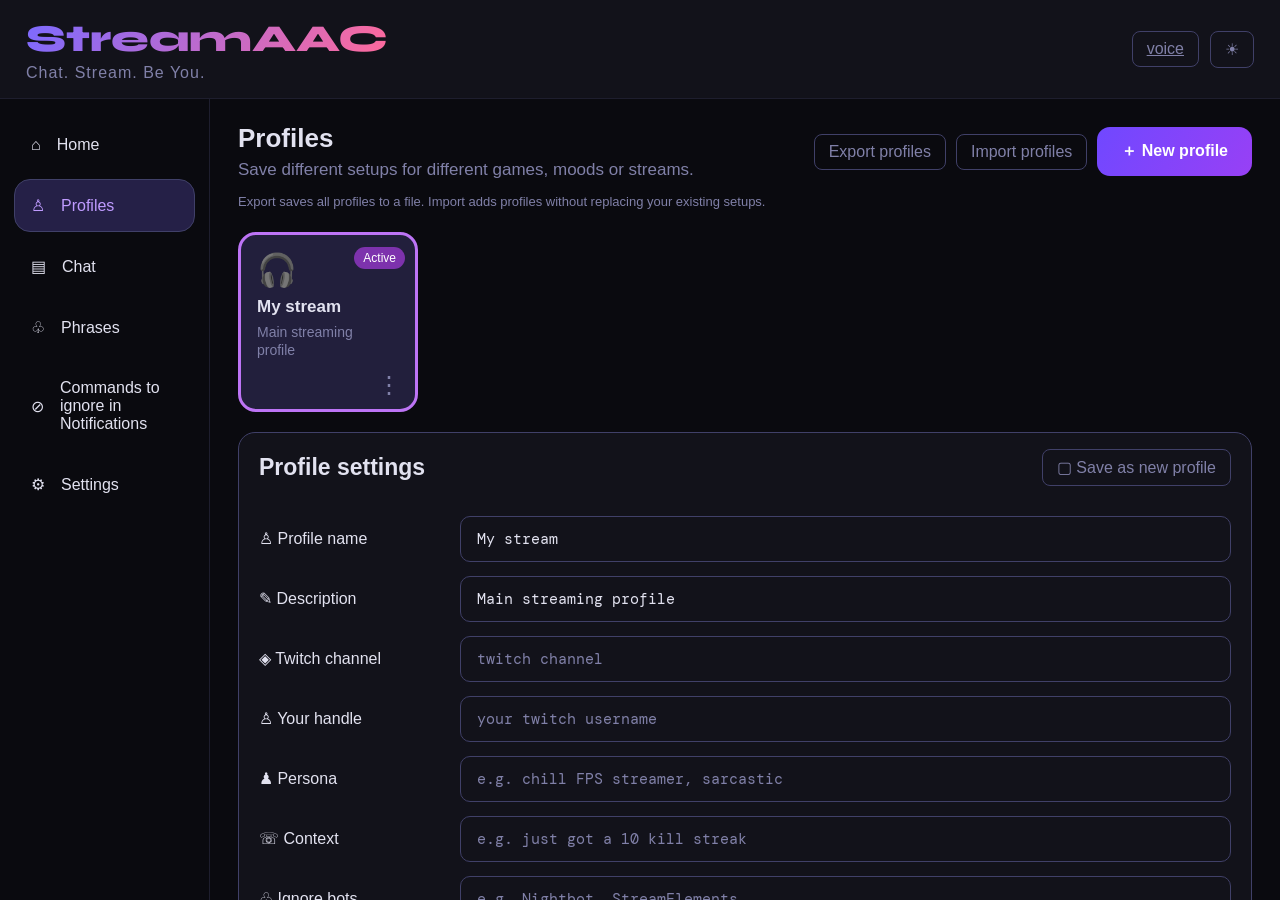
==== commit 6760f75d: "Move phrase management to combined Phrases page" ====
--- a/index.html
+++ b/index.html
@@ -6,7 +6,7 @@
 <title>StreamAAC</title>
 <link rel="stylesheet" href="styles.css?v=user-proxy-1">
 <script>document.documentElement.setAttribute('data-theme', localStorage.getItem('theme') || 'dark');</script>
-<script src="chat-core.js?v=proxy-auth-1" defer></script>
+<script src="chat-core.js?v=voice-source-1" defer></script>
 <script src="profiles.js" defer></script>
 <script src="command-ignores.js" defer></script>
 <script src="build-info.js" defer></script>
@@ -26,8 +26,8 @@
     <nav class="profiles-nav" aria-label="Main navigation">
       <a class="nav-item" aria-label="Home" href="index.html">⌂ <span>Home</span></a>
       <a id="profiles-nav-link" class="nav-item selected" aria-label="Profiles" href="#profiles-heading" aria-current="page">♙ <span>Profiles</span></a>
-      <a class="nav-item" aria-label="Chat and phrases" href="chat.html">▤ <span>Chat &amp; phrases</span></a>
-      <a class="nav-item" aria-label="Game phrases" href="game-phrases.html">♧ <span>Game phrases</span></a>
+      <a class="nav-item" aria-label="Chat" href="chat.html">▤ <span>Chat</span></a>
+      <a class="nav-item" aria-label="Phrases" href="game-phrases.html">♧ <span>Phrases</span></a>
       <a id="ignored-commands-nav-link" class="nav-item" href="#ignored-commands" aria-label="Commands to ignore in Notifications">⊘ <span>Commands to ignore in Notifications</span></a>
       <a class="nav-item" aria-label="Settings" href="settings.html">⚙ <span>Settings</span></a>
     </nav>
--- a/styles.css
+++ b/styles.css
@@ -926,3 +926,32 @@
 
 #service-proxy-input, #service-proxy-token { width: 100%; box-sizing: border-box; padding: 14px; border: 1px solid var(--border); border-radius: 12px; background: var(--bg); color: var(--text); font: inherit; }
 #service-proxy-help, #service-proxy-status { font-size: 14px; line-height: 1.5; }
+
+.voice-backup-key { display: flex; align-items: center; gap: 10px; min-height: 44px; margin: 8px 0; cursor: pointer; }
+.voice-backup-key input { width: 22px; height: 22px; flex-shrink: 0; }
+#voice-backup-status { margin: 8px 0 16px; }
+
+.settings-subnav { display: flex; flex-wrap: wrap; gap: 10px; margin: 18px 0; }
+.settings-subnav .hbtn { min-height: 44px; display: inline-flex; align-items: center; justify-content: center; text-decoration: none; }
+.settings-subnav [aria-current] { background: var(--accent); color: #fff; border-color: var(--accent); }
+#voice-settings[hidden], #connection-settings[hidden] { display: none; }
+
+#speech-status { margin: 8px 14px; color: var(--text); }
+#speech-status:empty { display: none; }
+
+/* Phrase management on the Phrases page. */
+.game-phrases-page #phrases-editor { display: flex; overflow: visible; margin-bottom: 32px; }
+.game-phrases-page #phrases-list { overflow: visible; }
+.game-phrases-page #phrases-io-bar { flex-wrap: wrap; }
+.game-phrases-page .phrase-row { flex-wrap: wrap; }
+.game-phrases-page .phrase-row .pr-phrase { min-width: 180px; }
+.game-phrases-page #phrases-add-form input:focus-visible,
+.game-phrases-page .phrase-row input:focus-visible { outline: 2px solid var(--accent); outline-offset: 2px; }
+.game-phrases-page #phrases-editor-header { flex-direction: column; align-items: flex-start; }
+.game-phrases-page .phrase-row { display: grid; grid-template-columns: 120px 160px minmax(180px, 1fr) 44px 44px; }
+.game-phrases-page .phrase-row input { width: 100%; box-sizing: border-box; }
+.game-phrases-page .phrase-row button { min-height: 44px; min-width: 44px; }
+@media (max-width: 900px) {
+  .game-phrases-page .phrase-row { grid-template-columns: minmax(0, 1fr) minmax(0, 1fr) 44px 44px; }
+  .game-phrases-page .phrase-row .pr-phrase { grid-column: 1 / -1; grid-row: 2; min-width: 0; }
+}
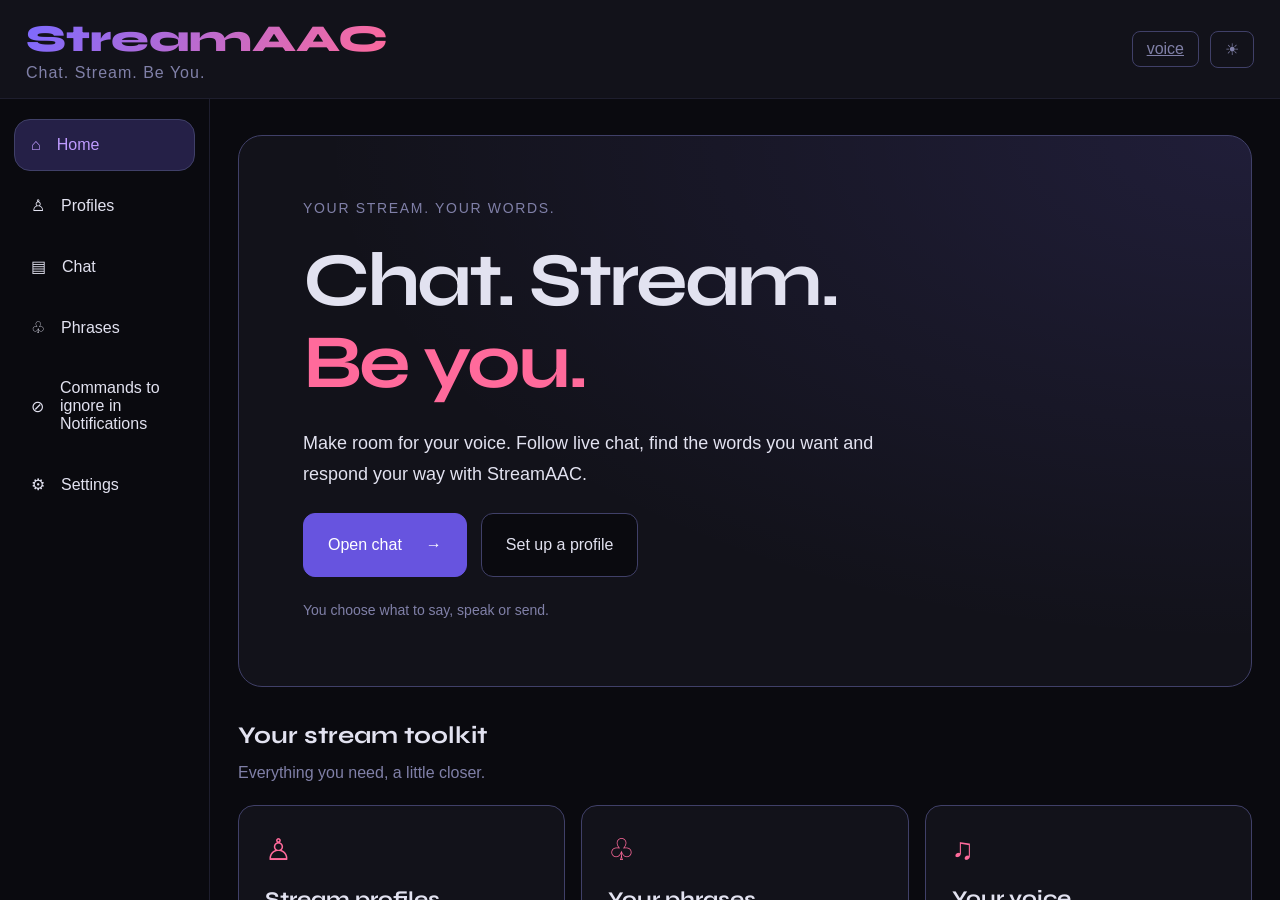
==== commit 5b19c317: "Add StreamAAC home page and preserve setup navigation" ====
--- a/index.html
+++ b/index.html
@@ -24,15 +24,34 @@
 
   <div class="profiles-layout">
     <nav class="profiles-nav" aria-label="Main navigation">
-      <a class="nav-item" aria-label="Home" href="index.html">⌂ <span>Home</span></a>
-      <a id="profiles-nav-link" class="nav-item selected" aria-label="Profiles" href="#profiles-heading" aria-current="page">♙ <span>Profiles</span></a>
+      <a id="home-nav-link" class="nav-item selected" aria-current="page" aria-label="Home" href="index.html">⌂ <span>Home</span></a>
+      <a id="profiles-nav-link" class="nav-item" aria-label="Profiles" href="#profiles-heading">♙ <span>Profiles</span></a>
       <a class="nav-item" aria-label="Chat" href="chat.html">▤ <span>Chat</span></a>
       <a class="nav-item" aria-label="Phrases" href="game-phrases.html">♧ <span>Phrases</span></a>
       <a id="ignored-commands-nav-link" class="nav-item" href="#ignored-commands" aria-label="Commands to ignore in Notifications">⊘ <span>Commands to ignore in Notifications</span></a>
       <a class="nav-item" aria-label="Settings" href="settings.html">⚙ <span>Settings</span></a>
     </nav>
     <main class="profiles-main">
-      <div id="profiles-panel">
+      <section id="home-panel" class="home-panel" aria-labelledby="home-heading">
+        <div class="home-hero">
+          <p class="home-eyebrow">YOUR STREAM. YOUR WORDS.</p>
+          <h1 id="home-heading">Chat. Stream.<br><span>Be you.</span></h1>
+          <p class="home-intro">Make room for your voice. Follow live chat, find the words you want and respond your way with StreamAAC.</p>
+          <div class="home-actions">
+            <a class="home-primary" href="chat.html">Open chat <span aria-hidden="true">→</span></a>
+            <a class="home-secondary" href="#profiles-heading">Set up a profile</a>
+          </div>
+          <p class="home-reassurance">You choose what to say, speak or send.</p>
+        </div>
+        <div class="home-section-heading"><h2>Your stream toolkit</h2><p>Everything you need, a little closer.</p></div>
+        <div class="home-tools">
+          <a class="home-tool" href="#profiles-heading"><span class="home-tool-icon" aria-hidden="true">♙</span><h3>Stream profiles</h3><p>Keep a setup ready for each game, mood or stream.</p><span class="home-tool-link">Choose a profile →</span></a>
+          <a class="home-tool" href="game-phrases.html"><span class="home-tool-icon" aria-hidden="true">♧</span><h3>Your phrases</h3><p>Keep favourite replies and game phrases within reach.</p><span class="home-tool-link">Open phrases →</span></a>
+          <a class="home-tool" href="settings.html#voice-settings"><span class="home-tool-icon" aria-hidden="true">♫</span><h3>Your voice</h3><p>Choose your text-to-speech voice and how it sounds.</p><span class="home-tool-link">Voice settings →</span></a>
+        </div>
+        <aside class="home-getting-started" aria-labelledby="home-start-heading"><h2 id="home-start-heading">First time here?</h2><p>Start with a profile to choose your channel. Then pick your voice and open chat when you’re ready.</p><a href="#profiles-heading">Get set up →</a></aside>
+      </section>
+      <div id="profiles-panel" hidden>
       <div class="profiles-heading"><div><h1 id="profiles-heading">Profiles</h1><p>Save different setups for different games, moods or streams.</p></div><div class="profile-toolbar"><button class="hbtn" id="export-profiles-btn">Export profiles</button><button class="hbtn" id="import-profiles-btn">Import profiles</button><button class="primary" id="new-profile-btn">＋ New profile</button></div></div>
       <input type="file" id="import-profiles-file" accept=".json,application/json" hidden>
       <p class="profile-transfer-hint">Export saves all profiles to a file. Import adds profiles without replacing your existing setups.</p>
@@ -123,7 +142,7 @@
       </div>
       <section id="ignored-commands-panel" class="profile-settings ignored-command-settings" aria-labelledby="ignored-command-heading" hidden>
         <h2 id="ignored-command-heading">Commands to ignore in Notifications</h2>
-        <p>Ignore eggbotreal command replies. These settings apply to all channels in this browser. Chat stays visible.</p>
+        <p>Ignore command replies from your configured bots. These settings apply to all channels in this browser. Chat stays visible.</p>
         <p>Add the beginning of each reply, one per line. For replies split into several messages, add each part. Matching ignores capital letters, emoji prefixes and straight or curly apostrophes.</p>
         <form id="ignored-command-form">
           <label for="ignored-command-name">Command or label</label>
@@ -200,7 +219,7 @@
     const token = params.get('access_token');
     if (token) {
       localStorage.setItem('twitch_token', token);
-      history.replaceState(null, '', window.location.pathname + window.location.search);
+      history.replaceState(null, '', window.location.pathname + window.location.search + '#profiles-heading');
       validateTwitchToken(token);
     }
   } else {
@@ -295,7 +314,7 @@
 function goToChat() {
   const ch = document.getElementById('channel-input').value.trim();
   const ytUrl = document.getElementById('yt-channel-input').value.trim();
-  if (!ch && !ytUrl) { document.getElementById('channel-input').focus(); return; }
+  if (!ch && !ytUrl) { location.hash = 'profiles-heading'; document.getElementById('profiles-panel').hidden = false; document.getElementById('channel-input').focus(); return; }
   // Flush all fields to localStorage before navigating
   localStorage.setItem('twitch_channel', ch);
   // If OAuth token is present the handle was already stored authoritatively by validateTwitchToken
--- a/styles.css
+++ b/styles.css
@@ -955,3 +955,49 @@
   .game-phrases-page .phrase-row { grid-template-columns: minmax(0, 1fr) minmax(0, 1fr) 44px 44px; }
   .game-phrases-page .phrase-row .pr-phrase { grid-column: 1 / -1; grid-row: 2; min-width: 0; }
 }
+
+.phrases-section-nav { display: flex; flex-wrap: wrap; gap: 10px; margin-top: 16px; }
+.phrases-section-nav .hbtn { display: inline-flex; align-items: center; justify-content: center; min-height: 44px; padding: 10px 16px; box-sizing: border-box; text-decoration: none; font-size: 16px; }
+.phrases-section-nav .hbtn:focus-visible { outline: 2px solid var(--accent); outline-offset: 3px; }
+
+#bot-pattern-form textarea { width: 100%; box-sizing: border-box; font: inherit; line-height: 1.5; min-height: 110px; padding: 14px; background: var(--bg); color: var(--text); border: 2px solid var(--border-ui); border-radius: 10px; resize: vertical; }
+#bot-pattern-form textarea:focus-visible { outline: 3px solid var(--accent2); outline-offset: 3px; }
+#bot-pattern-list .ignored-command-item { flex-wrap: wrap; }
+#bot-pattern-list p, #bot-pattern-status { overflow-wrap: anywhere; min-width: 0; }
+#bot-pattern-settings > p { margin: 14px 0; line-height: 1.5; }
+#bot-pattern-form .row { margin: 18px 0; }
+#bot-pattern-form label { display: block; margin-bottom: 8px; }
+#bot-pattern-form select { font: inherit; padding: 12px; border-radius: 10px; background: var(--bg); color: var(--text); border: 2px solid var(--border-ui); }
+#bot-pattern-settings .hbtn { min-height: 48px; color: var(--text); }
+
+/* Home */
+.home-panel[hidden] { display: none; }
+.home-panel { max-width: 1120px; margin: 0 auto; padding: 12px 0 32px; }
+.home-hero { padding: clamp(24px, 5vw, 64px); border: 1px solid var(--border-ui); border-radius: 24px; background: radial-gradient(ellipse at top right, #7c6aff22, transparent 65%), var(--surface); }
+.home-eyebrow { color: var(--muted); font-size: 14px; letter-spacing: .12em; margin-bottom: 24px; }
+.home-hero h1 { font-family: 'Syne', sans-serif; font-size: clamp(42px, 6vw, 76px); line-height: 1.08; letter-spacing: -.04em; }
+.home-hero h1 span { color: var(--accent2); }
+.home-intro { max-width: 620px; margin: 24px 0; font-size: 18px; line-height: 1.7; }
+.home-actions { display: flex; flex-wrap: wrap; gap: 14px; }
+.home-actions a, .home-getting-started a { display: inline-flex; align-items: center; justify-content: center; gap: 24px; min-height: 64px; padding: 16px 24px; border-radius: 12px; text-decoration: none; font-weight: 500; }
+.home-primary { background: #6754df; color: white; border: 1px solid #6754df; }
+.home-secondary { color: var(--text); border: 1px solid var(--border-ui); background: var(--bg); }
+.home-reassurance { margin-top: 22px; color: var(--muted); font-size: 14px; line-height: 1.6; }
+.home-section-heading { margin: 34px 0 20px; }
+.home-section-heading h2, .home-getting-started h2 { font-family: 'Syne', sans-serif; font-size: 24px; }
+.home-section-heading p { color: var(--muted); margin-top: 10px; line-height: 1.6; }
+.home-tools { display: grid; grid-template-columns: repeat(3, minmax(0, 1fr)); gap: 16px; }
+.home-tool { display: flex; flex-direction: column; padding: 26px; border: 1px solid var(--border-ui); border-radius: 16px; background: var(--surface); color: var(--text); text-decoration: none; }
+.home-tool-icon { color: var(--accent2); font-size: 30px; margin-bottom: 20px; }
+.home-tool h3 { font-family: 'Syne', sans-serif; font-size: 21px; }
+.home-tool p { color: var(--muted); line-height: 1.7; margin: 12px 0 24px; }
+.home-tool-link { margin-top: auto; font-size: 14px; }
+.home-getting-started { margin-top: 24px; padding: 26px; border: 1px solid var(--border-ui); border-radius: 16px; }
+.home-getting-started p { max-width: 760px; line-height: 1.7; margin: 12px 0; }
+.home-getting-started a { color: var(--text); border: 1px solid var(--border-ui); }
+.home-panel a:focus-visible { outline: 3px solid var(--accent); outline-offset: 5px; }
+.home-tool:hover, .home-secondary:hover, .home-getting-started a:hover { border-color: var(--accent); }
+@media (max-width: 850px) { .home-tools { grid-template-columns: 1fr; } }
+@media (max-width: 480px) { .home-actions { flex-direction: column; } .home-actions a { width: 100%; } .home-hero { padding: 24px 20px; } }
+
+[data-theme="light"] .home-hero h1 span, [data-theme="light"] .home-tool-icon { color: #b52c63; }
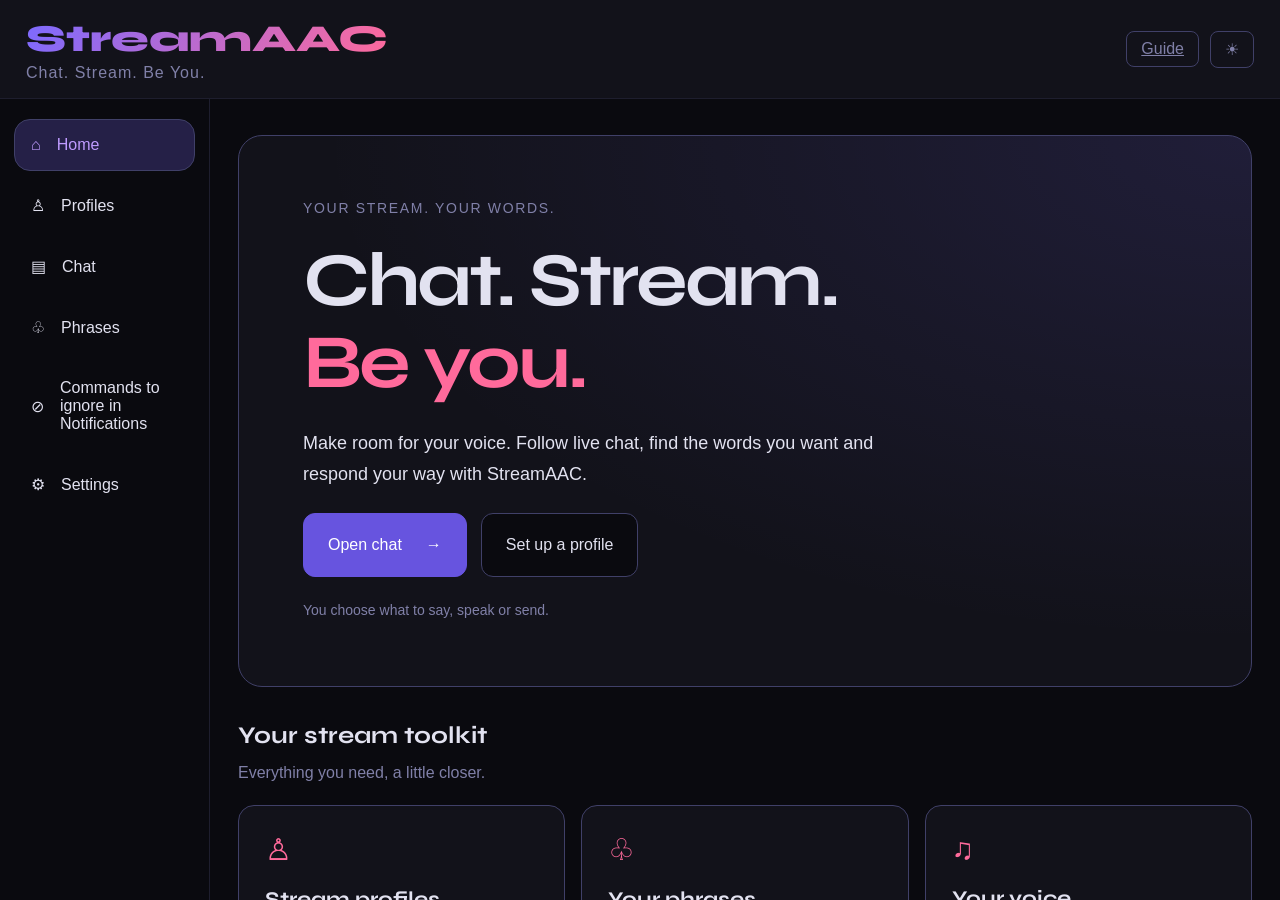
==== commit f1164af1: "Replace header voice shortcut with getting-started Guide" ====
--- a/index.html
+++ b/index.html
@@ -18,7 +18,7 @@
 
   <header>
     <div class="brand"><div class="logo">StreamAAC</div><div class="tagline">Chat. Stream. Be You.</div></div>
-    <a class="hbtn" id="voice-btn" href="settings.html#voice-settings">voice</a>
+    <a class="hbtn" id="guide-btn" href="guide.html">Guide</a>
     <button class="hbtn" id="theme-btn" onclick="toggleTheme()" aria-label="Toggle light/dark mode">☀</button>
   </header>
 
@@ -49,6 +49,10 @@
           <a class="home-tool" href="game-phrases.html"><span class="home-tool-icon" aria-hidden="true">♧</span><h3>Your phrases</h3><p>Keep favourite replies and game phrases within reach.</p><span class="home-tool-link">Open phrases →</span></a>
           <a class="home-tool" href="settings.html#voice-settings"><span class="home-tool-icon" aria-hidden="true">♫</span><h3>Your voice</h3><p>Choose your text-to-speech voice and how it sounds.</p><span class="home-tool-link">Voice settings →</span></a>
         </div>
+        <section class="home-showcase" aria-labelledby="showcase-heading">
+          <img class="showcase-badge" src="eyegazegirl-logo.png" alt="EyeGazeGirl eye logo" width="112" height="112" loading="lazy">
+          <div><p class="home-eyebrow">STREAMER SHOWCASE</p><h2 id="showcase-heading">EyeGazeGirl</h2><p>Discover EyeGazeGirl’s streams and join the chat on Twitch.</p><a class="home-primary" href="https://www.twitch.tv/eyegazegirl">Visit EyeGazeGirl on Twitch <span aria-hidden="true">↗</span></a></div>
+        </section>
         <aside class="home-getting-started" aria-labelledby="home-start-heading"><h2 id="home-start-heading">First time here?</h2><p>Start with a profile to choose your channel. Then pick your voice and open chat when you’re ready.</p><a href="#profiles-heading">Get set up →</a></aside>
       </section>
       <div id="profiles-panel" hidden>
--- a/styles.css
+++ b/styles.css
@@ -1001,3 +1001,16 @@
 @media (max-width: 480px) { .home-actions { flex-direction: column; } .home-actions a { width: 100%; } .home-hero { padding: 24px 20px; } }
 
 [data-theme="light"] .home-hero h1 span, [data-theme="light"] .home-tool-icon { color: #b52c63; }
+
+.home-showcase { display: flex; align-items: center; gap: 28px; margin-top: 28px; padding: clamp(24px, 4vw, 40px); border: 1px solid var(--border-ui); border-radius: 20px; background: radial-gradient(ellipse at top left, #ff6a9b18, transparent 70%), var(--surface); }
+.showcase-badge { display: block; flex-shrink: 0; width: 112px; height: 112px; border-radius: 28px; object-fit: contain; }
+.home-showcase .home-eyebrow { margin-bottom: 12px; }
+.home-showcase h2 { font: 800 clamp(28px, 4vw, 40px) 'Syne', sans-serif; overflow-wrap: anywhere; }
+.home-showcase p:not(.home-eyebrow) { margin: 16px 0 22px; line-height: 1.7; }
+.home-showcase a { display: inline-flex; align-items: center; justify-content: center; gap: 16px; min-height: 64px; padding: 16px 22px; border-radius: 12px; text-decoration: none; line-height: 1.5; }
+@media (max-width: 600px) { .home-showcase { align-items: flex-start; flex-direction: column; } }
+
+@media (max-width: 480px) {
+  .guide-page header { flex-wrap: wrap; }
+  .guide-page header .brand { flex-basis: 100%; }
+}
